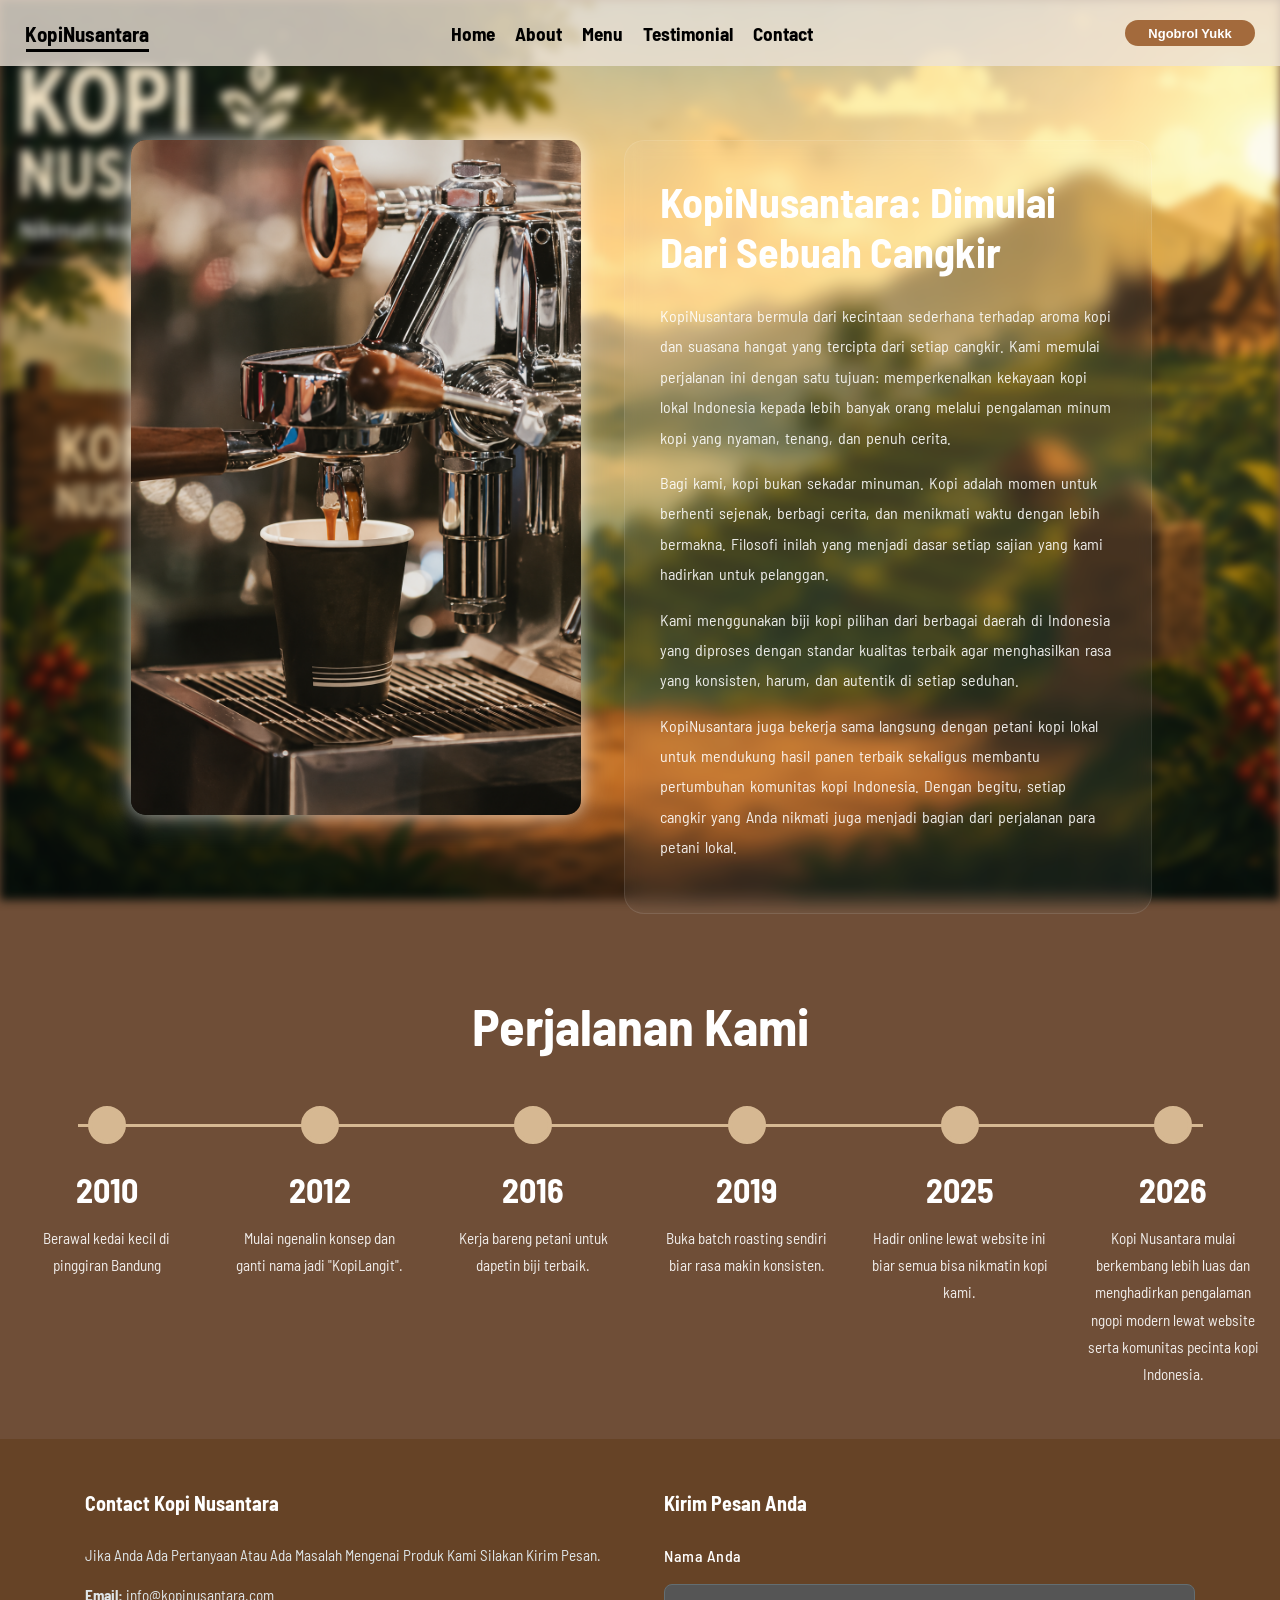
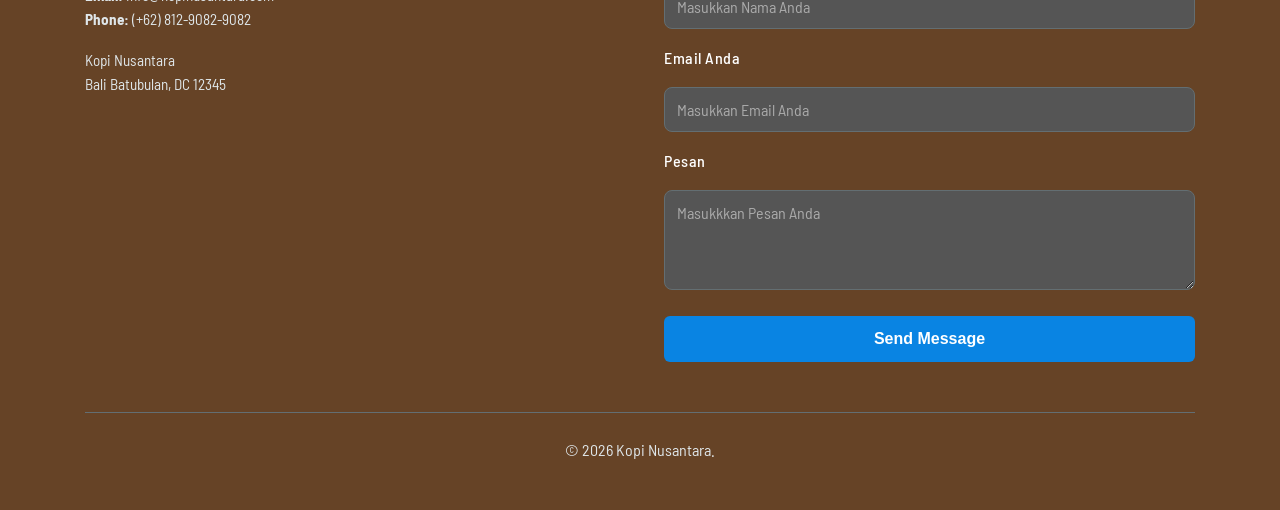
==== about.html @ 6fec7126 "first commit" ====
<!doctype html>
<html lang="en">
  <head>
    <meta charset="UTF-8" />
    <meta name="viewport" content="width=device-width, initial-scale=1.0" />
    <title>Kopi Nusantara</title>
    <link rel="stylesheet" href="/style/style.css" />
  </head>
  <style>
    body {
        margin-top: 60px;
    }
  </style>
  <body>
    <div class="bg">
      <img src="/asset/bg2.png" alt="" />
    </div>
    <nav>
      <div class="nav-container">
        <div class="nav-logo">
          <a href="index.html"
            ><h1>Kopi<span>Nusantara</span></h1></a
          >
        </div>
        <div class="nav-a" id="navMenu">
          <ul>
            <li>
              <a href="/home.html">Home</a>
              <a href="/about.html">About</a>
              <a href="/menu.html">Menu</a>
              <a href="Testimonial.html">Testimonial</a>
              <a href="/contact.html">Contact</a>
            </li>
          </ul>
        </div>
        <button><a href="">Ngobrol Yukk</a></button>
        <div class="nav-toggle" id="navToggle">
          <span></span>
          <span></span>
          <span></span>
        </div>
      </div>
    </nav>
    <section>
      <div class="about">
        <div class="card-img">
          <img src="/asset/mesin esspreso.png" alt="" />
        </div>
        <div class="card-text">
          <h2>KopiNusantara: Dimulai Dari Sebuah Cangkir</h2>
          <p>
            KopiNusantara bermula dari kecintaan sederhana terhadap aroma kopi
            dan suasana hangat yang tercipta dari setiap cangkir. Kami memulai
            perjalanan ini dengan satu tujuan: memperkenalkan kekayaan kopi
            lokal Indonesia kepada lebih banyak orang melalui pengalaman minum
            kopi yang nyaman, tenang, dan penuh cerita.
          </p>

          <p>
            Bagi kami, kopi bukan sekadar minuman. Kopi adalah momen untuk
            berhenti sejenak, berbagi cerita, dan menikmati waktu dengan lebih
            bermakna. Filosofi inilah yang menjadi dasar setiap sajian yang kami
            hadirkan untuk pelanggan.
          </p>

          <p>
            Kami menggunakan biji kopi pilihan dari berbagai daerah di Indonesia
            yang diproses dengan standar kualitas terbaik agar menghasilkan rasa
            yang konsisten, harum, dan autentik di setiap seduhan.
          </p>

          <p>
            KopiNusantara juga bekerja sama langsung dengan petani kopi lokal
            untuk mendukung hasil panen terbaik sekaligus membantu pertumbuhan
            komunitas kopi Indonesia. Dengan begitu, setiap cangkir yang Anda
            nikmati juga menjadi bagian dari perjalanan para petani lokal.
          </p>
        </div>
      </div>
      <section class="journey">
        <h1>Perjalanan Kami</h1>

        <div class="timeline">
          <div class="timeline-item">
            <div class="circle"></div>
            <h2>2010</h2>
            <p>Berawal kedai kecil di pinggiran Bandung</p>
          </div>

          <div class="timeline-item">
            <div class="circle"></div>
            <h2>2012</h2>
            <p>Mulai ngenalin konsep dan ganti nama jadi "KopiLangit".</p>
          </div>

          <div class="timeline-item">
            <div class="circle"></div>
            <h2>2016</h2>
            <p>Kerja bareng petani untuk dapetin biji terbaik.</p>
          </div>

          <div class="timeline-item">
            <div class="circle"></div>
            <h2>2019</h2>
            <p>Buka batch roasting sendiri biar rasa makin konsisten.</p>
          </div>

          <div class="timeline-item">
            <div class="circle"></div>
            <h2>2025</h2>
            <p>
              Hadir online lewat website ini biar semua bisa nikmatin kopi kami.
            </p>
          </div>
          <div class="timeline-item">
            <div class="circle"></div>
            <h2>2026</h2>
            <p>
              Kopi Nusantara mulai berkembang lebih luas dan menghadirkan
              pengalaman ngopi modern lewat website serta komunitas pecinta kopi
              Indonesia.
            </p>
          </div>
        </div>
      </section>
    </section>
    <!-- <audio id="music" autoplay loop>
      <source
        src="/asset/Alex Warren - Ordinary 30 Minutes NON STOP.mp3"
        type="audio/mpeg"
        />
    </audio> -->
    <footer class="footer-form" role="contentinfo">
      <div class="container">
        <div class="footer-form-main">
          <div class="footer-form-info">
            <h3>Contact Kopi Nusantara</h3>
            <p>
              Jika Anda Ada Pertanyaan Atau Ada Masalah Mengenai Produk Kami
              Silakan Kirim Pesan.
            </p>
            <p>
              <strong>Email:</strong>
              <a href="mailto:info@yoursite.com">info@kopinusantara.com</a
              ><br />
              <strong>Phone:</strong>
              <a href="tel:+1555010203">(+62) 812-9082-9082</a>
            </p>
            <p>
              Kopi Nusantara<br />
              Bali Batubulan, DC 12345
            </p>
          </div>
          <div class="footer-form-form-section">
            <h3>Kirim Pesan Anda</h3>
            <form class="footer-form-form" action="#" method="POST">
              <div class="form-group">
                <label for="footer-name">Nama Anda</label>
                <input
                  type="text"
                  id="footer-name"
                  name="name"
                  class="form-control"
                  placeholder="Masukkan Nama Anda"
                  required
                />
              </div>
              <div class="form-group">
                <label for="footer-email">Email Anda</label>
                <input
                  type="email"
                  id="footer-email"
                  name="email"
                  class="form-control"
                  placeholder="Masukkan Email Anda"
                  required
                />
              </div>
              <div class="form-group">
                <label for="footer-message">Pesan</label>
                <textarea
                  id="footer-message"
                  name="message"
                  class="form-control"
                  placeholder="Masukkkan Pesan Anda"
                  required
                ></textarea>
              </div>
              <button type="submit" class="footer-form-submit-button">
                Send Message
              </button>
            </form>
          </div>
        </div>
        <div class="footer-form-bottom">
          <p>&copy; 2026 Kopi Nusantara.</p>
        </div>
      </div>
    </footer>
    <script>
      // Hamburger menu toggle
      const navToggle = document.getElementById("navToggle");
      const navMenu = document.getElementById("navMenu");

      if (navToggle) {
        navToggle.addEventListener("click", () => {
          navMenu.classList.toggle("active");
        });
      }

      // Close menu when link is clicked
      const navLinks = navMenu.querySelectorAll("a");
      navLinks.forEach((link) => {
        link.addEventListener("click", () => {
          navMenu.classList.remove("active");
        });
      });
    </script>
  </body>
</html>
---- style/style.css ----
@import url("https://fonts.googleapis.com/css2?family=Barlow+Semi+Condensed:wght@500;600&display=swap");

:root {
  --button-bg: #a36a3c;
  --footer-bg: #664326;
  --footer-text: #dfe6e9;
  --footer-heading: #ffffff;
  --footer-link-hover: #ffffff;
  --footer-border: #636e72;
  --form-button-bg: #0984e3;
  --form-button-text: #ffffff;
}

* {
  margin: 0;
  padding: 0;
  box-sizing: border-box;
}

body {
  background-color: #6f4e37;
  padding-top: 70px;
  font-family:
    -apple-system, BlinkMacSystemFont, "Segoe UI", Roboto, "Helvetica Neue",
    Arial, sans-serif;
  margin: 0;
  display: flex;
  flex-direction: column;
  min-height: 100vh;
  overflow-x: hidden;
  scroll-behavior: smooth;
}

@media (min-width: 769px) {
  body {
    padding-top: 120px;
  }
}

.bg img {
  position: fixed;
  left: 0;
  top: 0;
  width: 100%;
  height: 100%;
  object-fit: cover;
  filter: blur(5px);
  z-index: -1;
}

button {
  padding: 15px;
  margin: 10px;
  width: 140px;
  border-radius: 30px;
  border: 1px;
  background-color: var(--button-bg);
}

a {
  text-decoration: none;
  color: white;
}

/* NAVIGATION CSS */

.nav-container {
  display: flex;
  justify-content: space-between;
  align-items: center;
  width: 100%;
  position: fixed;
  top: 0;
  left: 0;
  background-color: #ece3d7cb;
  z-index: 1000;
  padding: 10px 15px;
}

.nav-container button {
  display: inline-block;
  padding: 5px;
  margin: 10px;
  width: auto;
  min-width: 130px;
  border-radius: 20px;
  border: 1px;
  background-color: var(--button-bg);
  font-size: 0.9rem;
}

.nav-container button a {
  color: white;
  font-size: 0.9em;
  text-decoration: none;
  white-space: nowrap;
}

.nav-container ul li {
  height: 100%;
  display: flex;
  list-style: none;
  gap: 20px;
  align-items: center;
  justify-content: center;
}

.nav-container a {
  font-size: 1.2em;
  color: black;
  font-weight: bold;
  text-decoration: none;
  position: relative;
}

.nav-a {
  display: flex;
  justify-content: center;
  align-items: center;
}

.nav-a a::before {
  content: "";
  position: absolute;
  bottom: -2px;
  left: 0;
  width: 0%;
  height: 3px;
  background-color: black;
  transition: all 0.5s;
}

.nav-a a:hover::before {
  width: 100%;
}

.nav-logo {
  font-size: 12px;
  animation: fade-slide 1s ease-in;
}

.nav-logo h1 {
  display: inline-block;
  padding: 10px;
  padding-right: 0;
  font-size: 1.3rem;
}

.nav-logo a::before {
  content: "";
  position: absolute;
  bottom: -7px;
  left: 10.5px;
  width: 92%;
  height: 3px;
  background-color: black;
  transition: all 0.5s;
  animation: fade-slide 1s ease-out;
}

.nav-logo span {
  padding-left: 0;
}

@media (max-width: 768px) {
  .nav-logo a::before {
    left: 5px;
    width: 100%;
    bottom: -5px;
    height: 2px;
  }
}

@media (max-width: 480px) {
  .nav-logo a::before {
    left: 3px;
    width: 95%;
    bottom: -4px;
    height: 2px;
    animation: none;
  }
}

/* Mobile Navigation */
.nav-toggle {
  display: none;
  flex-direction: column;
  cursor: pointer;
  gap: 5px;
}

.nav-toggle span {
  width: 25px;
  height: 3px;
  background-color: black;
  border-radius: 3px;
  transition: all 0.3s;
}

@media (max-width: 768px) {
  .nav-container {
    flex-wrap: wrap;
    padding: 10px 15px;
  }

  .nav-logo h1 {
    font-size: 1rem;
    padding: 20px 0px 13px 0;
    margin: 0;
  }

  .nav-a {
    display: none;
    position: absolute;
    top: 65px;
    left: 0;
    width: 100%;
    background-color: #ece3d7cb;
    flex-direction: column;
    padding: 10px 0;
  }

  .nav-a.active {
    display: flex;
  }

  .nav-a ul {
    flex-direction: column;
    width: 100%;
  }

  .nav-a ul li {
    flex-direction: column;
    gap: 0;
    padding: 8px 0;
  }

  .nav-a a {
    font-size: 1rem;
    display: block;
    padding: 10px 15px;
  }

  .nav-toggle {
    display: flex;
    order: 3;
  }

  .nav-container button {
    min-width: 120px;
    padding: 8px;
    margin: 5px;
    font-size: 0.8rem;
  }

  .nav-container button a {
    font-size: 0.8em;
  }
}

/* END */

.hero {
  min-height: 100vh;
  text-align: center;
  color: white;
  padding: 0 15px;
}

.hero h1 {
  font-weight: bold;
  font-family: Arial, Helvetica, sans-serif;
  font-size: clamp(1.5rem, 8vw, 3em);
  margin: 20px 0 10px 0;
}

.hero p {
  margin-top: 10px;
  margin-bottom: 10px;
  font-size: clamp(0.9rem, 2vw, 1.1rem);
}

#coba-button {
  padding: 12px;
  margin: 8px;
  width: auto;
  min-width: 140px;
  border-radius: 30px;
  border: 1px;
  background-color: var(--button-bg);
}

#coba-button a {
  color: white;
  font-size: 0.9em;
  text-decoration: none;
}

#button-menu {
  padding: 12px;
  margin: 8px;
  width: auto;
  min-width: 140px;
  border-radius: 30px;
  border: 1px solid white;
  background-color: rgba(255, 255, 255, 0);
}

#button-menu a {
  color: white;
  font-size: 0.9em;
  text-decoration: none;
}

.card {
  display: flex;
  text-align: start;
  justify-content: space-between;
  gap: 40px;
  flex-wrap: wrap;
  align-items: center;
}

.text-card {
  flex: 1;
  padding: 30px;
  animation: fade-slide 2s ease-in;
  min-width: 300px;
}

.text-card h1 {
  font-size: clamp(1.3rem, 4vw, 2em);
  text-align: start;
}

.text-card button {
  padding: 10px 20px;
  margin: 10px 0;
  width: auto;
  min-width: 150px;
  border-radius: 100px;
  border: 2px solid white;
  background-color: rgba(255, 255, 255, 0);
}

.text-card button a {
  color: white;
  font-size: 0.9em;
  text-decoration: none;
}

.img-card {
  flex: 1;
  display: flex;
  justify-content: center;
  margin-right: 0;
  margin-top: 10px;
  animation: fade-slide2 2s ease-in;
  min-width: 280px;
}

.img-card img {
  width: 100%;
  max-width: 550px;
  display: block;
  border-radius: 20px;
  box-shadow:
    0 0 10px rgb(255, 255, 255),
    0 0 25px rgba(255, 255, 255, 0.789),
    0 0 50px rgba(255, 255, 255, 0.81);
}

@media (max-width: 768px) {
  .hero {
    min-height: auto;
    padding: 20px 10px;
  }

  .hero h1 {
    font-size: clamp(1.3rem, 6vw, 2rem);
    margin: 15px 0 8px 0;
  }

  .hero p {
    font-size: clamp(0.85rem, 1.8vw, 1rem);
  }

  .card {
    gap: 20px;
    padding: 15px 0;
  }

  .text-card {
    flex: 1;
    padding: 20px;
    min-width: 100%;
    text-align: center;
  }

  .text-card h1 {
    font-size: clamp(1.1rem, 3.5vw, 1.5rem);
    text-align: center;
  }

  .img-card {
    flex: 1;
    min-width: 100%;
    margin-right: 0;
    margin-top: 20px;
  }

  #coba-button,
  #button-menu {
    width: auto;
    min-width: 120px;
    padding: 10px;
    margin: 5px;
    font-size: 0.85rem;
  }
}

.container {
  width: 90%;
  max-width: 1140px;
  margin-left: auto;
  margin-right: auto;
  padding: 0 15px;
}

.main-content {
  padding: 2rem 0;
}

.footer-form {
  background-color: var(--footer-bg);
  color: var(--footer-text);
  padding: 2rem 0;
  font-size: clamp(0.85rem, 2vw, 0.95rem);
  line-height: 1.6;
}

.footer-form-main {
  display: grid;
  grid-template-columns: 1fr;
  gap: 2rem;
  padding-bottom: 2rem;
  border-bottom: 1px solid var(--footer-border);
}

.footer-form-info {
  animation: text-slide linear;
  animation-timeline: view();
  animation-range: entry 0% cover 30%;
}

.footer-form-form-section {
  animation: img-slide linear;
  animation-timeline: view();
  animation-range: entry 0% cover 30%;
}

.footer-form-bottom {
  animation: appear linear;
  animation-timeline: view();
  animation-range: entry 0% cover 10%;
}

.footer-form-info h3,
.footer-form-form-section h3 {
  color: var(--footer-heading);
  font-size: clamp(1rem, 3vw, 1.25rem);
  margin: 0 0 1.5rem 0;
}

.footer-form-info p {
  margin: 0 0 1rem 0;
}

.footer-form-info a {
  color: var(--footer-text);
  text-decoration: none;
  transition: color 0.2s;
}

.footer-form-info a:hover {
  color: var(--footer-link-hover);
  text-decoration: underline;
}

.footer-form-form .form-group {
  margin-bottom: 1rem;
}

.footer-form-form label {
  display: block;
  margin-bottom: 0.5rem;
  font-weight: 500;
  font-size: clamp(0.85rem, 2vw, 0.95rem);
}

.footer-form-form .form-control {
  width: 100%;
  padding: 0.75rem;
  border: 1px solid var(--footer-border);
  background-color: #555;
  color: #fff;
  border-radius: 8px;
  font-size: clamp(0.85rem, 2vw, 1rem);
  box-sizing: border-box;
}

.footer-form-form .form-control:focus {
  outline: 2px solid var(--form-button-bg);
  border-color: var(--form-button-bg);
}

.form-group input::placeholder {
  color: white;
}

.form-group textarea::placeholder {
  color: white;
}

.footer-form-form textarea.form-control {
  min-height: 100px;
  resize: vertical;
}

.footer-form-submit-button {
  width: 100%;
  background-color: var(--form-button-bg);
  color: var(--form-button-text);
  border: none;
  padding: 0.875rem;
  border-radius: 6px;
  font-size: clamp(0.85rem, 2vw, 1rem);
  font-weight: 600;
  cursor: pointer;
  transition: opacity 0.2s;
  margin-left: 0;
}

.footer-form-submit-button:hover {
  opacity: 0.85;
}

.footer-form-spam-notice {
  font-size: 0.8rem;
  text-align: center;
  margin-top: 1rem;
}

.footer-form-bottom {
  padding-top: 1.5rem;
  display: flex;
  flex-direction: column;
  align-items: center;
  gap: 1.5rem;
  text-align: center;
  font-size: clamp(0.85rem, 2vw, 1rem);
}

@media (min-width: 992px) {
  .footer-form-main {
    grid-template-columns: 1fr 1fr;
    gap: 3rem;
    padding-bottom: 2.5rem;
  }

  .footer-form {
    padding: 3rem 0;
  }
}

@media (max-width: 768px) {
  .footer-form {
    padding: 1.5rem 0;
  }

  .footer-form-main {
    gap: 1.5rem;
    padding-bottom: 1.5rem;
  }

  .container {
    width: 95%;
  }
}

/* animasi */

@keyframes appear {
  from {
    opacity: 0;
    scale: 0.5;
  }
  to {
    opacity: 1;
    scale: 1;
  }
}

@keyframes img-slide {
  from {
    opacity: 0;
    transform: translateX(100px);
  }
  to {
    opacity: 1.5;
    transform: translateX(0px);
  }
}

@keyframes text-slide {
  from {
    opacity: 0;
    transform: translateX(-100px);
  }
  to {
    opacity: 1;
    transform: translateX(0px);
  }
}

@keyframes fade-slide {
  from {
    opacity: 0;
    transform: translateX(-30px);
  }

  to {
    opacity: 1;
    transform: translateX(0);
  }
}

@keyframes fade-slide2 {
  from {
    opacity: 0;
    transform: translateX(30px);
  }

  to {
    opacity: 1;
    transform: translateX(0);
  }
}

/* RESPONSIVE MEDIA QUERIES */

/* Extra Small Devices (max-width: 480px) */
@media (max-width: 480px) {
  body {
    padding-top: 50px;
  }

  .nav-container {
    padding: 8px;
  }

  .nav-logo h1 {
    font-size: 0.9rem;
  }

  .nav-container button {
    display: none;
  }

  .hero {
    padding: 15px 8px;
  }

  .hero h1 {
    font-size: clamp(1.2rem, 5vw, 1.8rem);
  }

  .about {
    padding: 50px 10px;
    gap: 20px;
  }

  .menu {
    padding: 20px 8px;
  }

  .menu-card {
    grid-template-columns: 1fr;
    gap: 12px;
  }
}

/* Small Devices (481px - 768px) - TABLET */
@media (min-width: 481px) and (max-width: 768px) {
  .menu-card {
    grid-template-columns: repeat(2, 1fr);
  }

  .about {
    padding: 70px 15px;
  }

  .timeline {
    gap: 40px;
  }
}

/* Medium Devices (769px - 1024px) */
@media (min-width: 769px) and (max-width: 1024px) {
  .nav-container {
    padding: 12px 20px;
  }

  .menu-card {
    grid-template-columns: repeat(3, 1fr);
  }

  .about {
    padding: 100px 5%;
  }

  .timeline {
    gap: 40px;
  }
}

/* Large Devices (1025px and above) */
@media (min-width: 1025px) {
  .menu-card {
    grid-template-columns: repeat(4, 1fr);
  }

  .about {
    padding: 120px 10%;
  }

  .card {
    gap: 60px;
  }

  .text-card {
    min-width: 400px;
  }

  .img-card {
    min-width: 400px;
  }
}

/* ABOUT CSS */

.about {
  min-height: 100vh;
  color: white;
  display: flex;
  justify-content: center;
  align-items: flex-start;
  flex-wrap: wrap;
  gap: 40px;
  padding: 80px 10% 80px;
  position: relative;
  z-index: 2;
}

/* IMAGE */

.card-img {
  flex: 1;
  min-width: 280px;
  display: flex;
  justify-content: center;
}

.card-img img {
  width: 100%;
  max-width: 450px;
  border-radius: 15px;
  box-shadow:
    0 0 15px rgba(255, 255, 255, 0.499),
    0 0 35px rgba(255, 255, 255, 0.322);
  transition: 0.4s ease;
}

.card-img img:hover {
  transform: scale(1.02);
}

/* TEXT */

.card-text {
  flex: 1;
  min-width: 280px;
  max-width: 650px;
  background: rgba(255, 255, 255, 0.05);
  backdrop-filter: blur(8px);
  padding: 35px;
  border-radius: 20px;
  border: 1px solid rgba(255, 255, 255, 0.1);
}

.card-text h2 {
  font-size: clamp(1.5rem, 5vw, 42px);
  margin-bottom: 25px;
}

.card-text p {
  line-height: 1.9;
  word-spacing: 2px;
  text-align: left;
  color: rgba(255, 255, 255, 0.9);
  margin-bottom: 15px;
  font-size: clamp(0.9rem, 2vw, 1rem);
}

/* JOURNEY */

.journey {
  width: 100%;
  margin-bottom: 50px;
  padding: 0 15px;
}

.journey h1 {
  font-size: clamp(1.8rem, 6vw, 52px);
  text-align: center;
  color: white;
  margin-bottom: 50px;
}

/* TIMELINE */

.timeline {
  position: relative;
  display: flex;
  justify-content: space-between;
  align-items: flex-start;
  gap: 30px;
  flex-wrap: wrap;
}

.timeline::before {
  content: "";
  position: absolute;
  top: 18px;
  left: 5%;
  right: 5%;
  height: 3px;
  background: #d6b892;
  z-index: 1;
}

.timeline-item {
  position: relative;
  z-index: 2;
  flex: 1;
  min-width: 150px;
  text-align: center;
}

.circle {
  width: 38px;
  height: 38px;
  border-radius: 50%;
  border: 4px solid #d6b892;
  background: #d6b892;
  margin: 0 auto 25px;
}

.timeline-item h2 {
  font-size: clamp(1.5rem, 4vw, 34px);
  margin-bottom: 15px;
  color: white;
}

.timeline-item p {
  line-height: 1.8;
  color: rgba(255, 255, 255, 0.9);
  font-size: clamp(0.85rem, 2vw, 0.95rem);
}

/* MOBILE */

@media (max-width: 768px) {
  .about {
    padding: 60px 15px;
    gap: 30px;
    flex-direction: column;
  }

  .card-img {
    min-width: 100%;
  }

  .card-text {
    padding: 25px;
    min-width: 100%;
  }

  .card-text h2 {
    font-size: clamp(1.3rem, 4vw, 2rem);
    text-align: center;
  }

  .card-text p {
    text-align: center;
    font-size: clamp(0.85rem, 1.8vw, 0.95rem);
  }

  .journey {
    margin-bottom: 30px;
  }

  .journey h1 {
    font-size: clamp(1.5rem, 5vw, 2.5rem);
    margin-bottom: 40px;
  }

  .timeline {
    flex-direction: column;
    gap: 40px;
    padding-left: 50px;
  }

  .timeline::before {
    width: 3px;
    height: 100%;
    top: 0;
    left: 18px;
    right: auto;
  }

  .timeline-item {
    text-align: left;
    min-width: 100%;
  }

  .circle {
    margin: 0 0 20px -50px;
  }

  .timeline-item h2 {
    font-size: clamp(1.2rem, 3.5vw, 1.8rem);
  }
}

/* END ABOUT CSS */

/* MENU CSS */

.menu {
  min-height: 100vh;
  color: rgb(255, 255, 255);
  padding: 40px 15px;
}

.menu-text {
  display: flex;
  justify-content: center;
  align-items: center;
  flex-direction: column;
}

.menu-text h1 {
  width: 100%;
  max-width: 600px;
  text-align: center;
  font-size: clamp(1.3rem, 5vw, 2.2rem);
}

.menu-text p {
  font-size: clamp(1rem, 2.5vw, 1.3rem);
  margin: 15px 0;
}

.text-price {
  margin: 10px;
  display: flex;
  justify-content: space-between;
  align-items: center;
  width: 100%;
  gap: 10px;
}

.text-price h3 {
  font-size: clamp(0.95rem, 2vw, 1.1rem);
}

.menu-card {
  display: grid;
  grid-template-columns: repeat(4, 1fr);
  gap: 20px;
  justify-content: center;
  margin-top: 40px;
  padding: 0 10px;
}

.card-menu {
  width: 100%;
  max-width: 280px;
  background-color: #ffffffac;
  border-radius: 20px;
  display: flex;
  flex-direction: column;
  justify-content: center;
  align-items: center;
  overflow: hidden;
  padding: 15px;
  transition: 0.3s;
  margin: 0 auto;
  animation: appear linear;
  animation-timeline: view();
  animation-range: entry 0% cover 30%;
}

.card-menu:hover {
  transform: translateY(-10px);
}

.card-menu img {
  width: 100%;
  height: 200px;
  object-fit: cover;
  border-radius: 15px;
}

.card-menu p {
  font-size: clamp(0.85rem, 1.8vw, 0.95rem);
  color: #333;
  text-align: center;
  margin: 10px 0;
  line-height: 1.5;
}

.card-menu button {
  width: 100%;
  padding: 10px;
  border: none;
  border-radius: 10px;
  background: #c58b52;
  cursor: pointer;
  font-size: clamp(0.85rem, 1.8vw, 0.95rem);
}

.card-menu button a {
  text-decoration: none;
  color: white;
  font-weight: bold;
}

@media (max-width: 1024px) {
  .menu-card {
    grid-template-columns: repeat(3, 1fr);
  }
}

@media (max-width: 768px) {
  .menu-card {
    grid-template-columns: repeat(2, 1fr);
    gap: 15px;
    margin-top: 30px;
  }

  .card-menu {
    max-width: 100%;
  }
}

@media (max-width: 480px) {
  .menu-card {
    grid-template-columns: 1fr;
    gap: 15px;
    margin-top: 30px;
  }

  .card-menu {
    max-width: 100%;
  }
}

/* FIGURE CARD */

@import url("https://fonts.googleapis.com/css2?family=Barlow+Semi+Condensed:wght@500;600&display=swap");
body {
  margin: 0;
  padding: 0;
  box-sizing: border-box;
  font-family: "Barlow Semi Condensed", sans-serif;
}

.outerdiv {
  width: 100%;
  min-height: 100vh;
  background: #96b0d000;
  display: flex;
  align-items: center;
  justify-content: center;
}
.innerdiv {
  transform: scale(0.9);
  margin: 1rem;
  display: grid;
  grid-gap: 1.5rem;
  grid-template-rows: repeat(2, 22rem);
  grid-template-columns: repeat(4, 17rem);
}
.eachdiv {
  padding: 1rem 2rem;
  border-radius: 0.8rem;
  box-shadow: 5px 5px 20px #6d6b6b6b;
  color: white;
}
.div1 {
  background: #67165e;
  grid-column: 1/3;
  grid-row: 1/2;
  background-position-x: 25rem;
}
.div2 {
  background: #49556b;
  grid-column: 3/4;
  grid-row: 1/2;
}
.div3 {
  background: white;
  grid-column: 4/5;
  grid-row: 1/3;
  color: black;
}
.div4 {
  background: white;
  grid-column: 1/2;
  grid-row: 2/3;
  color: black;
}
.div5 {
  background: #18202d;
  grid-column: 2/4;
  grid-row: 2/3;
}
.userdetails {
  display: flex;
}
.imgbox {
  margin-right: 1rem;
}
.imgbox img {
  border-radius: 50%;
  width: 2rem;
  border: 2px solid #cec5c5;
}
.detbox {
  display: flex;
  flex-direction: column;
  justify-content: center;
}
.detbox p {
  margin: 0;
}
.detbox .name {
  color: hsl(0, 0%, 81%);
  font-size: 0.9rem;
  margin-bottom: 0.1rem;
  font-weight: 600;
}
.detbox .name.dark {
  color: #49505a;
}
.detbox .designation {
  color: hsl(0, 0%, 81%);
  opacity: 50%;
  font-size: 0.8rem;
}
.detbox .designation.dark {
  color: #49505a;
}
.review h4 {
  font-size: 1.4rem;
  color: #f3deff;
  font-weight: 600;
  line-height: 1.5;
  margin-bottom: 0.8rem;
}
.review.dark h4 {
  color: #4b5258;
}
.review p {
  font-size: 0.95rem;
  color: #f3deff;
  font-weight: 500;
  opacity: 50%;
  line-height: 1.5;
}
.review.dark p {
  color: #0e0e0e;
}
.attribution {
  font-size: 1rem;
  line-height: 1.5;
  position: fixed;
  bottom: 1rem;
  right: 1rem;
  text-align: right;
}
.attribution a {
  text-decoration: none;
}

@media only screen and (max-width: 1000px) {
  .innerdiv {
    transform: scale(0.7);
  }
}
@media only screen and (max-width: 800px) {
  .innerdiv {
    transform: scale(0.6);
  }
}
@media only screen and (max-width: 600px) {
  .div1 {
    background-position-x: 10rem;
  }
  .innerdiv {
    display: flex;
    flex-direction: column;
    transform: scale(1);
    margin: 2rem;
    margin-bottom: 5rem;
  }
  .attribution {
    position: relative;
  }
}

/* CONTACT CSS */

.form-form {
  width: 100%;
  padding: 0.75rem;
  border: 1px solid var(--footer-border);
  background-color: #555;
  color: #fff;
  border-radius: 8px;
  font-size: clamp(0.85rem, 2vw, 1rem);
  box-sizing: border-box;
}

/* CONTACT SECTION */

.contact-section {
  min-height: 100vh;
  color: rgb(0, 0, 0);
  padding: 60px 20px;
  display: flex;
  align-items: center;
  justify-content: center;
  position: relative;
  z-index: 2;
}

.contact-container {
  width: 100%;
  max-width: 1200px;
}

.contact-header {
  text-align: center;
  margin-bottom: 60px;
  animation: fade-slide 1s ease-in;
}

.contact-header h1 {
  font-size: clamp(2rem, 5vw, 3.5rem);
  margin-bottom: 15px;
  font-weight: bold;
}

.contact-header p {
  font-size: clamp(1rem, 2vw, 1.3rem);
  color: rgba(0, 0, 0, 0.85);
}

.contact-content {
  display: grid;
  grid-template-columns: 1fr 1fr;
  gap: 60px;
  align-items: start;
}

/* CONTACT INFO CARDS */

.contact-info {
  display: grid;
  grid-template-columns: repeat(2, 1fr);
  gap: 30px;
}

.info-card {
  background: rgba(255, 255, 255, 0.05);
  backdrop-filter: blur(10px);
  padding: 30px 25px;
  border-radius: 15px;
  border: 1px solid rgba(255, 255, 255, 0.1);
  text-align: center;
  transition: all 0.3s ease;
  animation: appear linear;
  animation-timeline: view();
  animation-range: entry 0% cover 30%;
}

.info-card:hover {
  background: rgba(255, 255, 255, 0.08);
  border-color: rgba(255, 255, 255, 0.2);
  transform: translateY(-5px);
}

.info-icon {
  font-size: 2.5rem;
  margin-bottom: 15px;
  display: block;
}

.info-card h3 {
  font-size: clamp(1rem, 2vw, 1.3rem);
  margin-bottom: 12px;
  color: #000000;
  font-weight: 600;
}

.info-card p {
  font-size: clamp(0.9rem, 1.8vw, 1rem);
  color: rgba(255, 255, 255, 0.8);
  line-height: 1.6;
}

.info-card a {
  color: #000000;
  transition: color 0.3s ease;
  font-weight: 500;
}

.info-card a:hover {
  color: #fff;
  text-decoration: underline;
}

/* CONTACT FORM */

.contact-form-wrapper {
  background: rgba(255, 255, 255, 0.05);
  backdrop-filter: blur(10px);
  padding: 40px 35px;
  border-radius: 20px;
  border: 1px solid rgba(255, 255, 255, 0.1);
  animation: fade-slide2 1s ease-in;
}

.contact-form {
  display: flex;
  flex-direction: column;
  gap: 22px;
}

.form-group {
  display: flex;
  flex-direction: column;
  gap: 8px;
}

.form-group label {
  font-size: clamp(0.9rem, 2vw, 1rem);
  font-weight: 500;
  color: #ffffff;
  letter-spacing: 0.5px;
}

.form-group input,
.form-group select,
.form-group textarea {
  padding: 12px 16px;
  border: 1px solid rgba(255, 255, 255, 0.2);
  background-color: rgba(255, 255, 255, 0.08);
  color: #ffffff;
  border-radius: 10px;
  font-size: 1rem;
  font-family: inherit;
  transition: all 0.3s ease;
  outline: none;
}

.form-group input::placeholder,
.form-group textarea::placeholder {
  color: rgba(255, 255, 255, 0.5);
}

.form-group input:focus,
.form-group select:focus,
.form-group textarea:focus {
  background-color: rgba(255, 255, 255, 0.12);
  border-color: #d4af37;
  box-shadow: 0 0 0 3px rgba(212, 175, 55, 0.1);
}

.form-group select {
  cursor: pointer;
  appearance: none;
  background-image: url('data:image/svg+xml;charset=UTF-8,%3csvg xmlns="http://www.w3.org/2000/svg" viewBox="0 0 24 24" fill="none" stroke="white" stroke-width="2"%3e%3cpolyline points="6 9 12 15 18 9"%3e%3c/polyline%3e%3c/svg%3e');
  background-repeat: no-repeat;
  background-position: right 10px center;
  background-size: 20px;
  padding-right: 40px;
}

.form-group textarea {
  resize: vertical;
  min-height: 130px;
  font-family: inherit;
}

.btn-submit {
  display: flex;
  align-items: center;
  justify-content: center;
  gap: 10px;
  padding: 14px 30px;
  background: linear-gradient(135deg, #d4af37 0%, #b8960f 100%);
  color: #2c2c2c;
  border: none;
  border-radius: 10px;
  font-size: clamp(0.95rem, 2vw, 1.1rem);
  font-weight: 600;
  cursor: pointer;
  transition: all 0.3s ease;
  margin-top: 10px;
  text-transform: uppercase;
  letter-spacing: 1px;
}

.btn-submit:hover {
  transform: translateY(-2px);
  box-shadow: 0 10px 25px rgba(212, 175, 55, 0.3);
  background: linear-gradient(135deg, #fff 0%, #e8d7a0 100%);
}

.btn-submit:active {
  transform: translateY(0);
}

.btn-icon {
  display: inline-block;
  transition: transform 0.3s ease;
}

.btn-submit:hover .btn-icon {
  transform: translateX(5px);
}

select {
  width: 100%;
  padding: 12px;
  border-radius: 12px;
  border: 1px solid #d4a017;
  background: rgba(255,255,255,0.08);
  backdrop-filter: blur(5px);
  color: white;
  font-size: 1rem;
  outline: none;
}

/* OPTION TEXT */
select option {
  background: #ffffff;
  color: #000000;
}

/* SOCIAL LINKS */

.social-links {
  display: flex;
  gap: 15px;
  margin-top: 20px;
}

.social-links a {
  display: inline-flex;
  align-items: center;
  justify-content: center;
  width: 45px;
  height: 45px;
  border-radius: 50%;
  background: rgba(255, 255, 255, 0.1);
  font-size: 1.5rem;
  transition: all 0.3s ease;
  border: 1px solid rgba(255, 255, 255, 0.2);
}

.social-links a:hover {
  background: #d4af37;
  transform: translateY(-5px);
  box-shadow: 0 10px 20px rgba(212, 175, 55, 0.2);
}

/* RESPONSIVE */

@media (max-width: 1024px) {
  .contact-section {
    padding: 50px 15px;
  }

  .contact-content {
    gap: 40px;
  }

  .contact-info {
    grid-template-columns: repeat(2, 1fr);
    gap: 20px;
  }

  .info-card {
    padding: 25px 20px;
  }

  .contact-form-wrapper {
    padding: 30px 25px;
  }
}

@media (max-width: 768px) {
  .contact-section {
    padding: 40px 15px;
    min-height: auto;
  }

  .contact-header {
    margin-bottom: 40px;
  }

  .contact-header h1 {
    font-size: clamp(1.5rem, 4vw, 2.5rem);
  }

  .contact-content {
    grid-template-columns: 1fr;
    gap: 40px;
  }

  .contact-info {
    grid-template-columns: repeat(2, 1fr);
    gap: 15px;
  }

  .info-card {
    padding: 20px 15px;
  }

  .info-icon {
    font-size: 2rem;
  }

  .info-card h3 {
    font-size: 1rem;
  }

  .contact-form-wrapper {
    padding: 25px 20px;
  }

  .form-group {
    gap: 6px;
  }

  .form-group input,
  .form-group select,
  .form-group textarea {
    padding: 12px 14px;
    font-size: 16px;
  }

  .form-group textarea {
    min-height: 120px;
  }

  .btn-submit {
    padding: 12px 25px;
    font-size: 0.95rem;
  }
}

@media (max-width: 480px) {
  .contact-section {
    padding: 30px 12px;
  }

  .contact-header {
    margin-bottom: 30px;
  }

  .contact-header h1 {
    font-size: clamp(1.3rem, 3.5vw, 2rem);
    margin-bottom: 10px;
  }

  .contact-header p {
    font-size: clamp(0.9rem, 1.8vw, 1rem);
  }

  .contact-content {
    gap: 30px;
  }

  .contact-info {
    grid-template-columns: 1fr;
    gap: 15px;
  }

  .info-card {
    padding: 18px 15px;
  }

  .info-icon {
    font-size: 1.8rem;
    margin-bottom: 10px;
  }

  .info-card h3 {
    font-size: 0.95rem;
    margin-bottom: 8px;
  }

  .info-card p {
    font-size: 0.85rem;
  }

  .contact-form-wrapper {
    padding: 20px 15px;
  }

  .contact-form {
    gap: 18px;
  }

  .form-group label {
    font-size: 0.9rem;
  }

  .form-group input,
  .form-group select,
  .form-group textarea {
    padding: 14px 12px;
    font-size: 16px;
    border-radius: 8px;
  }

  .form-group textarea {
    min-height: 130px;
  }

  .btn-submit {
    padding: 14px 20px;
    font-size: 0.9rem;
    margin-top: 8px;
  }

  .social-links {
    gap: 12px;
  }

  .social-links a {
    width: 40px;
    height: 40px;
    font-size: 1.3rem;
  }
}
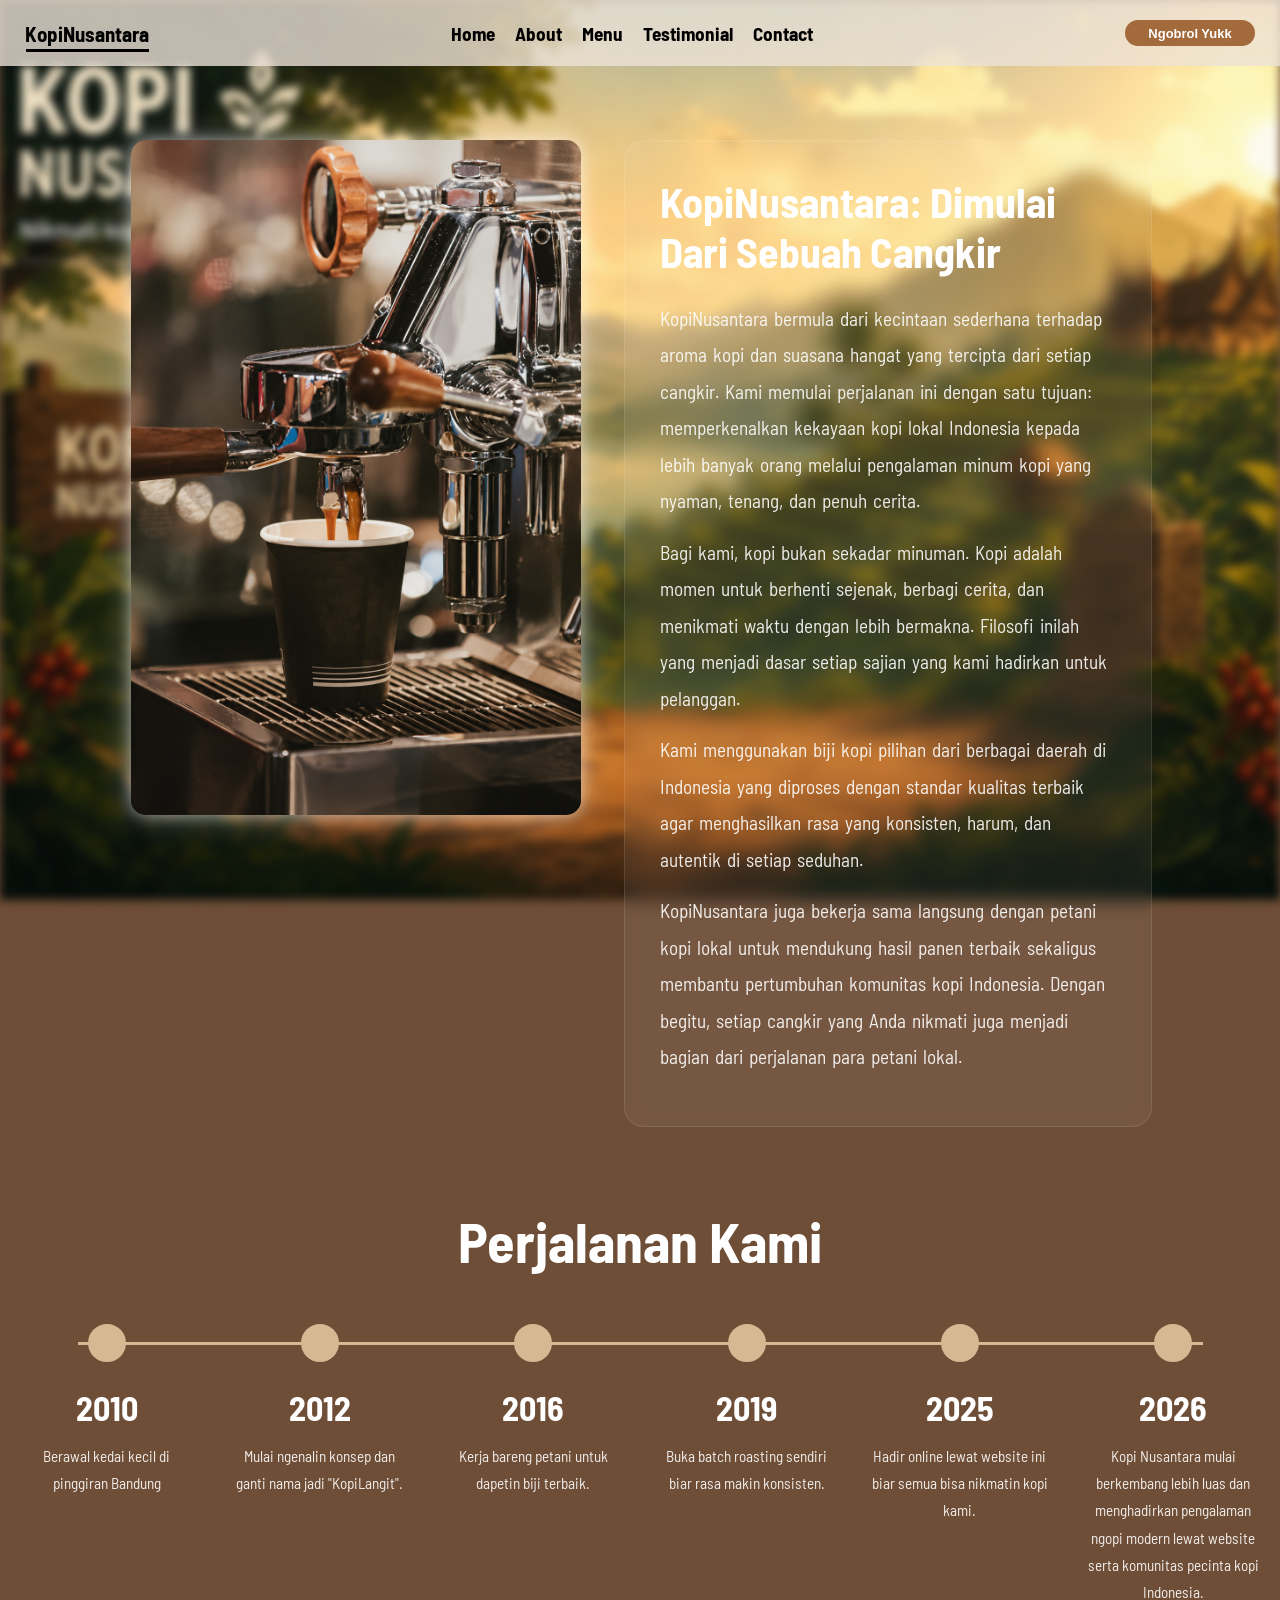
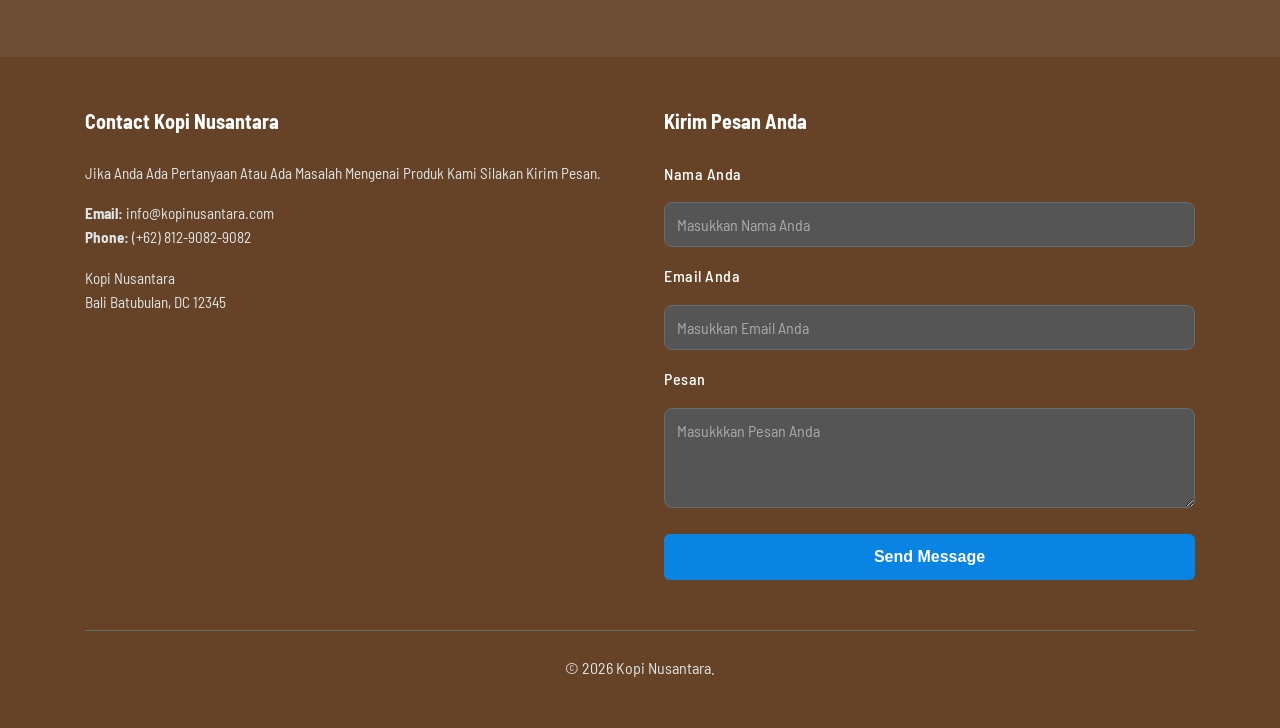
==== commit 0061788c: "nambahin favicon" ====
--- a/about.html
+++ b/about.html
@@ -5,12 +5,19 @@
     <meta name="viewport" content="width=device-width, initial-scale=1.0" />
     <title>Kopi Nusantara</title>
     <link rel="stylesheet" href="/style/style.css" />
+    <link rel="shortcut icon" href="/asset/logo-nusantara v2.png" type="image/x-icon">
   </head>
   <style>
     body {
-        margin-top: 60px;
+      margin-top: 60px;
     }
   </style>
+  <audio id="music" autoplay loop>
+    <source
+      src="/asset/Alex Warren - Ordinary 30 Minutes NON STOP.mp3"
+      type="audio/mpeg"
+    />
+  </audio>
   <body>
     <div class="bg">
       <img src="/asset/bg2.png" alt="" />
@@ -124,12 +131,6 @@
         </div>
       </section>
     </section>
-    <!-- <audio id="music" autoplay loop>
-      <source
-        src="/asset/Alex Warren - Ordinary 30 Minutes NON STOP.mp3"
-        type="audio/mpeg"
-        />
-    </audio> -->
     <footer class="footer-form" role="contentinfo">
       <div class="container">
         <div class="footer-form-main">
@@ -198,7 +199,6 @@
       </div>
     </footer>
     <script>
-      // Hamburger menu toggle
       const navToggle = document.getElementById("navToggle");
       const navMenu = document.getElementById("navMenu");
 
@@ -208,13 +208,32 @@
         });
       }
 
-      // Close menu when link is clicked
       const navLinks = navMenu.querySelectorAll("a");
       navLinks.forEach((link) => {
         link.addEventListener("click", () => {
           navMenu.classList.remove("active");
         });
       });
+      document.body.addEventListener(
+        "click",
+        () => {
+          music.play();
+        },
+        { once: true },
+      );
+
+      const music = document.getElementById("music");
+      const savedTime = localStorage.getItem("music-time");
+
+      if (savedTime) {
+        music.currentTime = savedTime;
+      }
+
+      setInterval(() => {
+        localStorage.setItem("music-time", music.currentTime);
+      }, 1000);
+
+      music.play();
     </script>
   </body>
 </html>
--- a/style/style.css
+++ b/style/style.css
@@ -407,6 +407,7 @@
     min-width: 100%;
     margin-right: 0;
     margin-top: 20px;
+    margin-bottom: 10px;
   }
 
   #coba-button,
@@ -809,7 +810,7 @@
   text-align: left;
   color: rgba(255, 255, 255, 0.9);
   margin-bottom: 15px;
-  font-size: clamp(0.9rem, 2vw, 1rem);
+  font-size: clamp(1.2rem, 2vw, 1rem);
 }
 
 /* JOURNEY */
@@ -821,7 +822,7 @@
 }
 
 .journey h1 {
-  font-size: clamp(1.8rem, 6vw, 52px);
+  font-size: clamp(1.8rem, 6vw, 56px);
   text-align: center;
   color: white;
   margin-bottom: 50px;
@@ -903,7 +904,7 @@
 
   .card-text p {
     text-align: center;
-    font-size: clamp(0.85rem, 1.8vw, 0.95rem);
+    font-size: clamp(1.2rem, 1.8vw, 0.95rem);
   }
 
   .journey {
@@ -911,7 +912,7 @@
   }
 
   .journey h1 {
-    font-size: clamp(1.5rem, 5vw, 2.5rem);
+    font-size: clamp(1.7rem, 5vw, 2.5rem);
     margin-bottom: 40px;
   }
 
@@ -1073,6 +1074,7 @@
   }
 
   .card-menu {
+    color: black;
     max-width: 100%;
   }
 }
